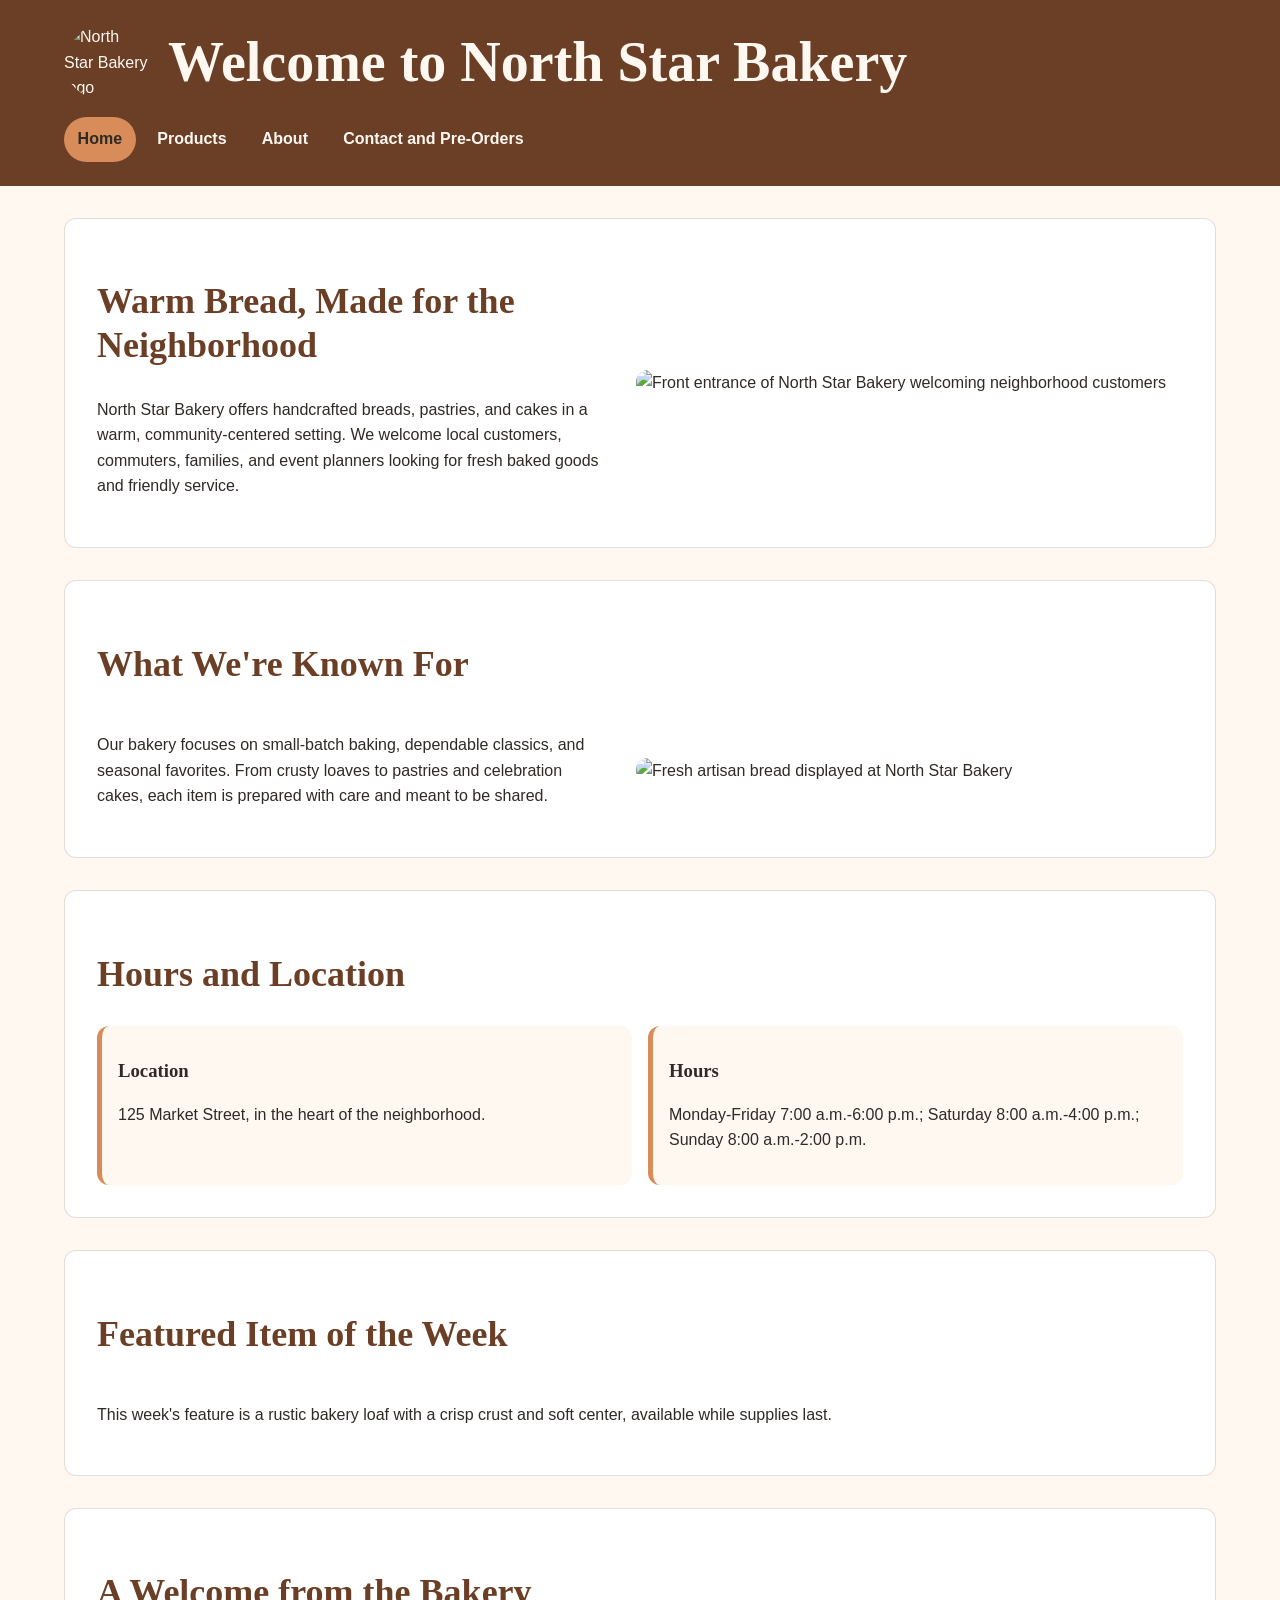
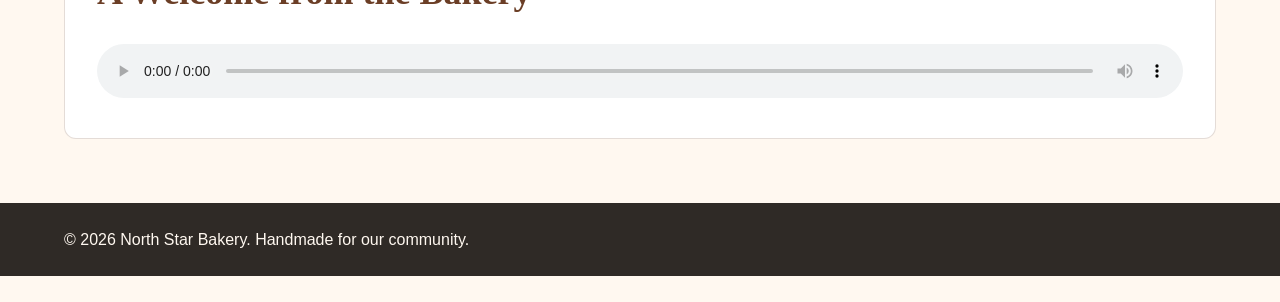
==== index.html @ 12df3283 "Add files via upload" ====
<!DOCTYPE html>
<html lang="en">
<head>
  <meta charset="UTF-8">
  <meta name="viewport" content="width=device-width, initial-scale=1.0">
  <title>North Star Bakery | Home</title>
  <link rel="stylesheet" href="styles.css">
</head>
<body>
  <header>
    <div class="header-inner">
      <div class="brand-row">
        <img class="logo" src="assets/bakery-logo.png" alt="North Star Bakery logo">
        <h1>Welcome to North Star Bakery</h1>
      </div>
      <nav aria-label="Primary navigation">
        <ul>
          <li><a href="index.html" aria-current="page">Home</a></li>
          <li><a href="products.html">Products</a></li>
          <li><a href="about.html">About</a></li>
          <li><a href="contact.html">Contact and Pre-Orders</a></li>
        </ul>
      </nav>
    </div>
  </header>

  <main>
    <section class="hero">
      <div class="hero-copy">
        <h2>Warm Bread, Made for the Neighborhood</h2>
        <p>North Star Bakery offers handcrafted breads, pastries, and cakes in a warm, community-centered setting. We welcome local customers, commuters, families, and event planners looking for fresh baked goods and friendly service.</p>
      </div>
      <div class="hero-media">
        <img src="assets/bakery-storefront.png" alt="Front entrance of North Star Bakery welcoming neighborhood customers">
      </div>
    </section>

    <section>
      <h2>What We're Known For</h2>
      <div class="hero">
        <div class="hero-copy">
          <p>Our bakery focuses on small-batch baking, dependable classics, and seasonal favorites. From crusty loaves to pastries and celebration cakes, each item is prepared with care and meant to be shared.</p>
        </div>
        <div class="hero-media">
          <img src="assets/bakery-bread.png" alt="Fresh artisan bread displayed at North Star Bakery">
        </div>
      </div>
    </section>

    <section>
      <h2>Hours and Location</h2>
      <div class="cards">
        <div class="card">
          <h3>Location</h3>
          <p>125 Market Street, in the heart of the neighborhood.</p>
        </div>
        <div class="card">
          <h3>Hours</h3>
          <p>Monday-Friday 7:00 a.m.-6:00 p.m.; Saturday 8:00 a.m.-4:00 p.m.; Sunday 8:00 a.m.-2:00 p.m.</p>
        </div>
      </div>
    </section>

    <section>
      <h2>Featured Item of the Week</h2>
      <picture>
        <source media="(max-width: 600px)" srcset="assets/bakery-feature-small.png">
        <img src="assets/bakery-feature-large.png" alt="Featured North Star Bakery loaf ready for customers this week">
      </picture>
      <p>This week's feature is a rustic bakery loaf with a crisp crust and soft center, available while supplies last.</p>
    </section>

    <section>
      <h2>A Welcome from the Bakery</h2>
      <audio controls preload="metadata">
        <source src="assets/bakery-welcome.mp3" type="audio/mpeg">
        Your browser does not support the audio element. This audio contains a short welcome message from North Star Bakery.
      </audio>
    </section>
  </main>

  <footer>
    <div class="footer-inner">
      <p>&copy; 2026 North Star Bakery. Handmade for our community.</p>
    </div>
  </footer>
</body>
</html>
---- styles.css ----
:root {
  --cream: #FFF8F0;
  --brown: #6B3E26;
  --peach: #D88C5A;
  --charcoal: #2F2A26;
  --space-1: 0.5rem;
  --space-2: 1rem;
  --space-3: 1.5rem;
  --space-4: 2rem;
  --radius: 0.75rem;
  --max-width: 72rem;
}

* {
  box-sizing: border-box;
}

html {
  scroll-behavior: smooth;
}

body {
  margin: 0;
  background: var(--cream);
  color: var(--charcoal);
  font-family: Arial, Helvetica, sans-serif;
  font-size: 1rem;
  line-height: 1.6;
}

img,
picture,
video {
  max-width: 100%;
}

img,
video {
  display: block;
  height: auto;
  border-radius: var(--radius);
}

a {
  color: var(--brown);
}

a:hover,
a:focus-visible {
  color: var(--peach);
}

a:focus-visible,
button:focus-visible,
input:focus-visible,
select:focus-visible,
textarea:focus-visible {
  outline: 3px solid var(--peach);
  outline-offset: 3px;
}

header {
  background: var(--brown);
  color: var(--cream);
  padding: var(--space-3) var(--space-2);
}

.header-inner,
main,
.footer-inner {
  width: min(100% - 2rem, var(--max-width));
  margin-inline: auto;
}

.brand-row {
  display: flex;
  align-items: center;
  gap: var(--space-2);
  flex-wrap: wrap;
}

.logo {
  width: 5.5rem;
  border-radius: 50%;
}

h1,
h2,
h3 {
  font-family: Georgia, "Times New Roman", serif;
  line-height: 1.2;
}

h1 {
  margin: 0;
  font-size: clamp(2rem, 8vw, 3.5rem);
}

h2 {
  color: var(--brown);
  font-size: clamp(1.5rem, 5vw, 2.25rem);
}

nav {
  margin-top: var(--space-2);
}

nav ul {
  display: flex;
  flex-wrap: wrap;
  gap: var(--space-1);
  padding: 0;
  margin: 0;
  list-style: none;
}

nav a {
  display: inline-block;
  padding: 0.6rem 0.85rem;
  border-radius: 999px;
  color: var(--cream);
  text-decoration: none;
  font-weight: 700;
}

nav a:hover,
nav a:focus-visible,
nav a[aria-current="page"] {
  background: var(--peach);
  color: var(--charcoal);
}

main {
  padding-block: var(--space-4);
}

section {
  margin-bottom: var(--space-4);
  padding: var(--space-3);
  background: #FFFFFF;
  border: 1px solid rgba(107, 62, 38, 0.18);
  border-radius: var(--radius);
}

.hero {
  display: flex;
  flex-direction: column;
  gap: var(--space-3);
}

.hero-copy {
  flex: 1 1 20rem;
}

.hero-media {
  flex: 1 1 22rem;
}

.cards {
  display: flex;
  flex-direction: column;
  gap: var(--space-2);
}

.card {
  flex: 1 1 15rem;
  padding: var(--space-2);
  background: var(--cream);
  border-left: 0.35rem solid var(--peach);
  border-radius: var(--radius);
}

figure {
  margin: 0;
}

figcaption {
  margin-top: var(--space-1);
  font-style: italic;
}

.callout {
  padding: var(--space-2);
  background: var(--cream);
  border-left: 0.35rem solid var(--peach);
}

audio {
  width: 100%;
}

form {
  display: flex;
  flex-direction: column;
  gap: var(--space-2);
}

fieldset {
  display: flex;
  flex-direction: column;
  gap: var(--space-1);
  margin: 0;
  padding: var(--space-2);
  border: 2px solid var(--peach);
  border-radius: var(--radius);
}

legend {
  padding-inline: 0.4rem;
  color: var(--brown);
  font-family: Georgia, "Times New Roman", serif;
  font-size: 1.2rem;
  font-weight: 700;
}

label {
  margin-top: 0.35rem;
  font-weight: 700;
}

input,
select,
textarea,
button {
  width: 100%;
  font: inherit;
}

input,
select,
textarea {
  padding: 0.75rem;
  border: 1px solid #7a6f68;
  border-radius: 0.45rem;
  background: #FFFFFF;
  color: var(--charcoal);
}

button {
  padding: 0.85rem 1.2rem;
  border: 0;
  border-radius: 999px;
  background: var(--brown);
  color: var(--cream);
  font-weight: 700;
  cursor: pointer;
}

button:hover,
button:focus-visible {
  background: var(--peach);
  color: var(--charcoal);
}

footer {
  background: var(--charcoal);
  color: var(--cream);
  padding: var(--space-3) var(--space-2);
}

footer p {
  margin: 0;
}

@media (min-width: 48rem) {
  .hero {
    flex-direction: row;
    align-items: center;
  }

  .cards {
    flex-direction: row;
    flex-wrap: wrap;
  }

  section {
    padding: var(--space-4);
  }

  form {
    max-width: 48rem;
  }

  button {
    width: auto;
    align-self: flex-start;
  }
}
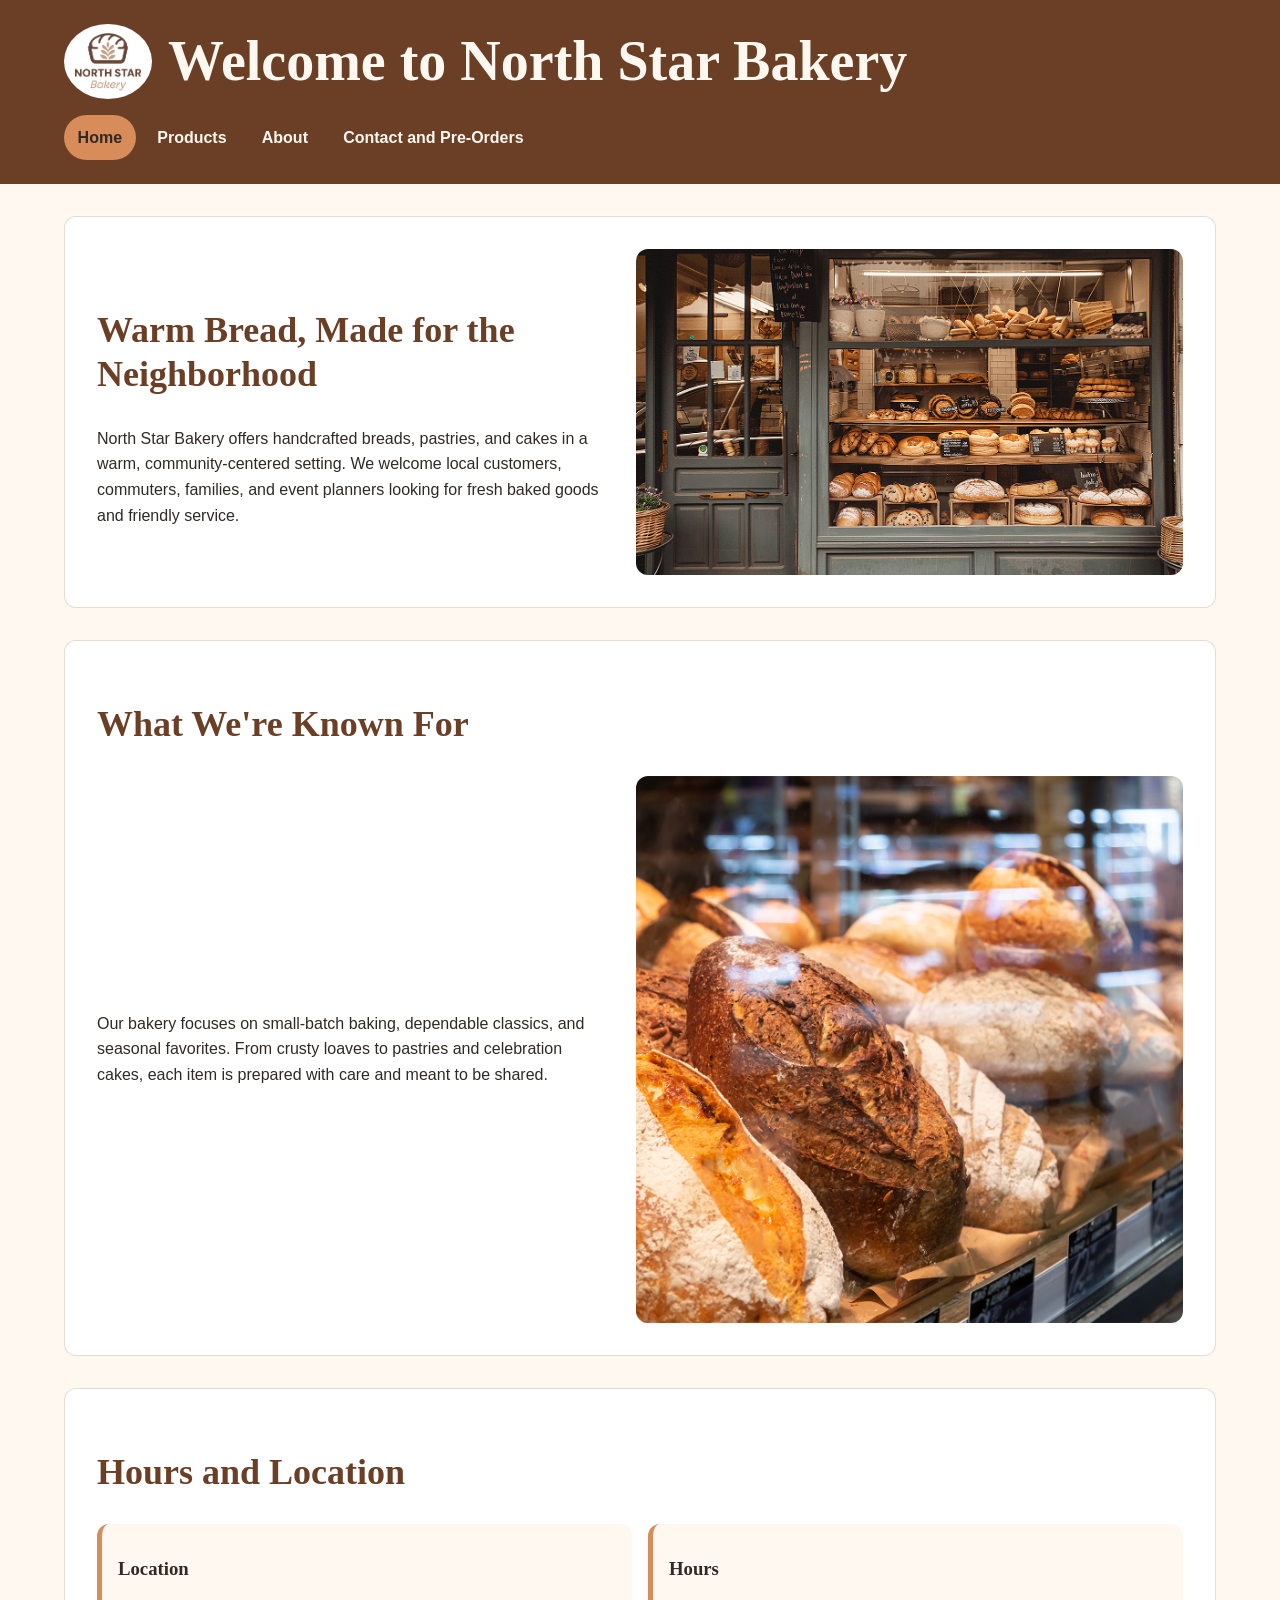
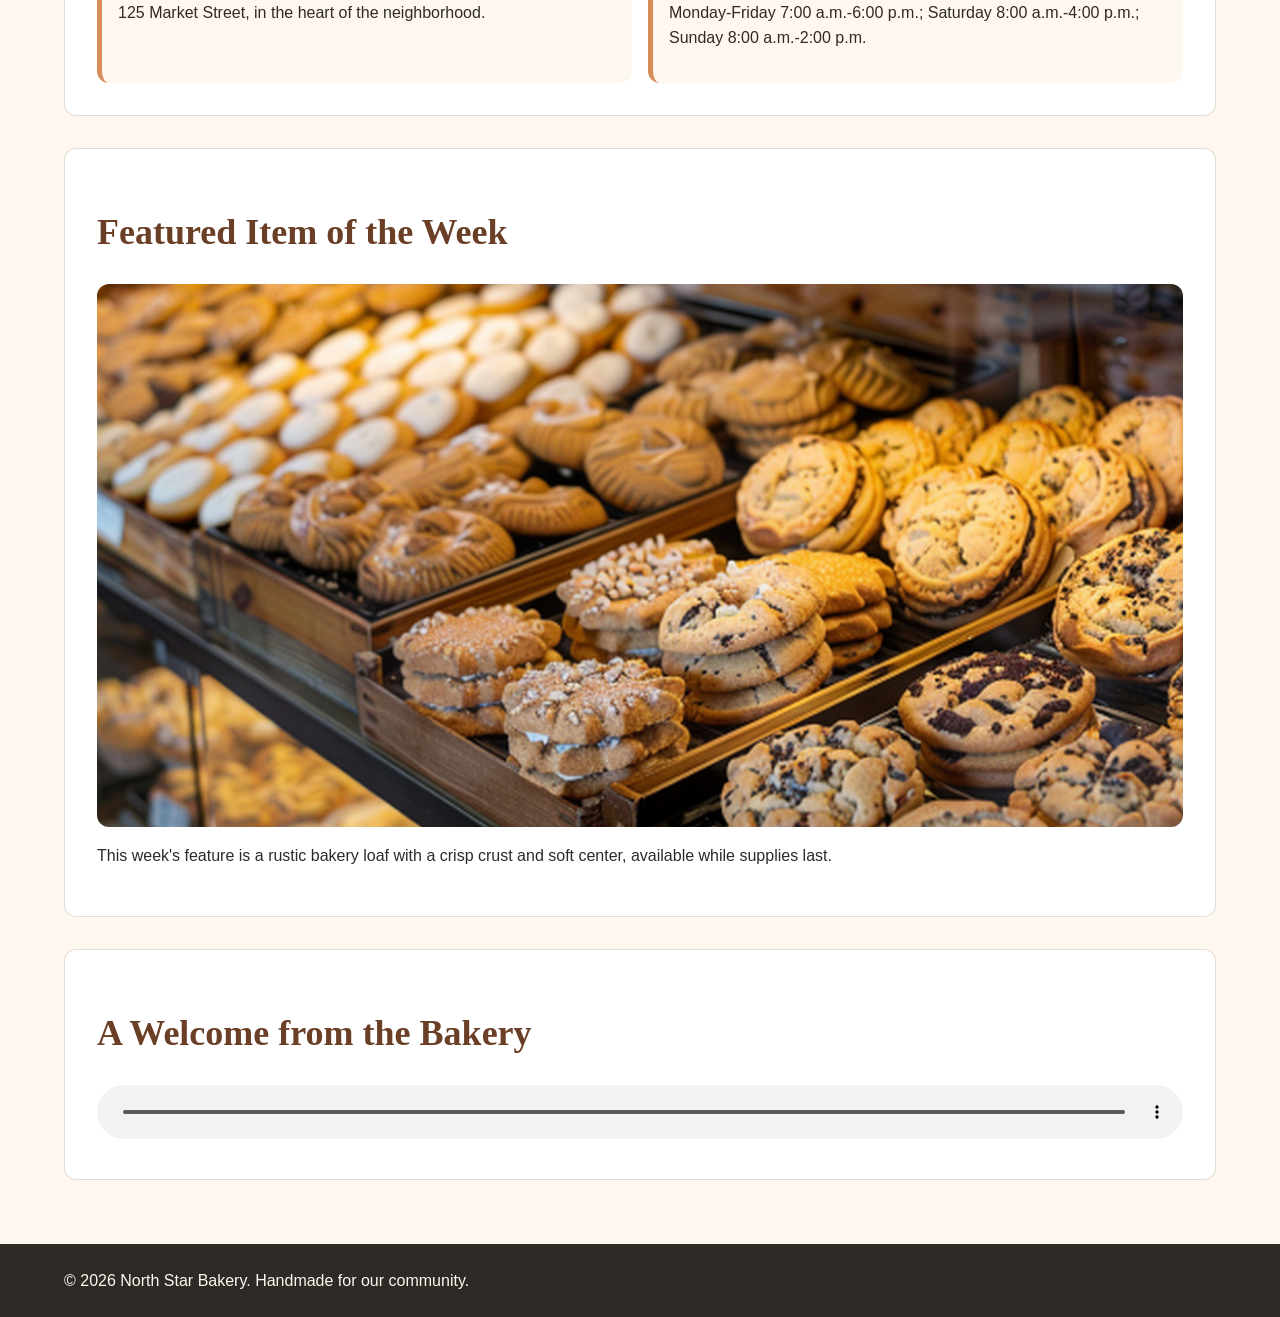
==== commit 6404de49: "Update image and audio source paths in index.html" ====
--- a/index.html
+++ b/index.html
@@ -10,7 +10,7 @@
   <header>
     <div class="header-inner">
       <div class="brand-row">
-        <img class="logo" src="assets/bakery-logo.png" alt="North Star Bakery logo">
+        <img class="logo" src="bakery-logo.png" alt="North Star Bakery logo">
         <h1>Welcome to North Star Bakery</h1>
       </div>
       <nav aria-label="Primary navigation">
@@ -31,7 +31,7 @@
         <p>North Star Bakery offers handcrafted breads, pastries, and cakes in a warm, community-centered setting. We welcome local customers, commuters, families, and event planners looking for fresh baked goods and friendly service.</p>
       </div>
       <div class="hero-media">
-        <img src="assets/bakery-storefront.png" alt="Front entrance of North Star Bakery welcoming neighborhood customers">
+        <img src="bakery-storefront.png" alt="Front entrance of North Star Bakery welcoming neighborhood customers">
       </div>
     </section>
 
@@ -42,7 +42,7 @@
           <p>Our bakery focuses on small-batch baking, dependable classics, and seasonal favorites. From crusty loaves to pastries and celebration cakes, each item is prepared with care and meant to be shared.</p>
         </div>
         <div class="hero-media">
-          <img src="assets/bakery-bread.png" alt="Fresh artisan bread displayed at North Star Bakery">
+          <img src="bakery-bread.png" alt="Fresh artisan bread displayed at North Star Bakery">
         </div>
       </div>
     </section>
@@ -65,7 +65,7 @@
       <h2>Featured Item of the Week</h2>
       <picture>
         <source media="(max-width: 600px)" srcset="assets/bakery-feature-small.png">
-        <img src="assets/bakery-feature-large.png" alt="Featured North Star Bakery loaf ready for customers this week">
+        <img src="bakery-feature-large.png" alt="Featured North Star Bakery loaf ready for customers this week">
       </picture>
       <p>This week's feature is a rustic bakery loaf with a crisp crust and soft center, available while supplies last.</p>
     </section>
@@ -73,7 +73,7 @@
     <section>
       <h2>A Welcome from the Bakery</h2>
       <audio controls preload="metadata">
-        <source src="assets/bakery-welcome.mp3" type="audio/mpeg">
+        <source src="bakery-welcome.mp3" type="audio/mpeg">
         Your browser does not support the audio element. This audio contains a short welcome message from North Star Bakery.
       </audio>
     </section>
